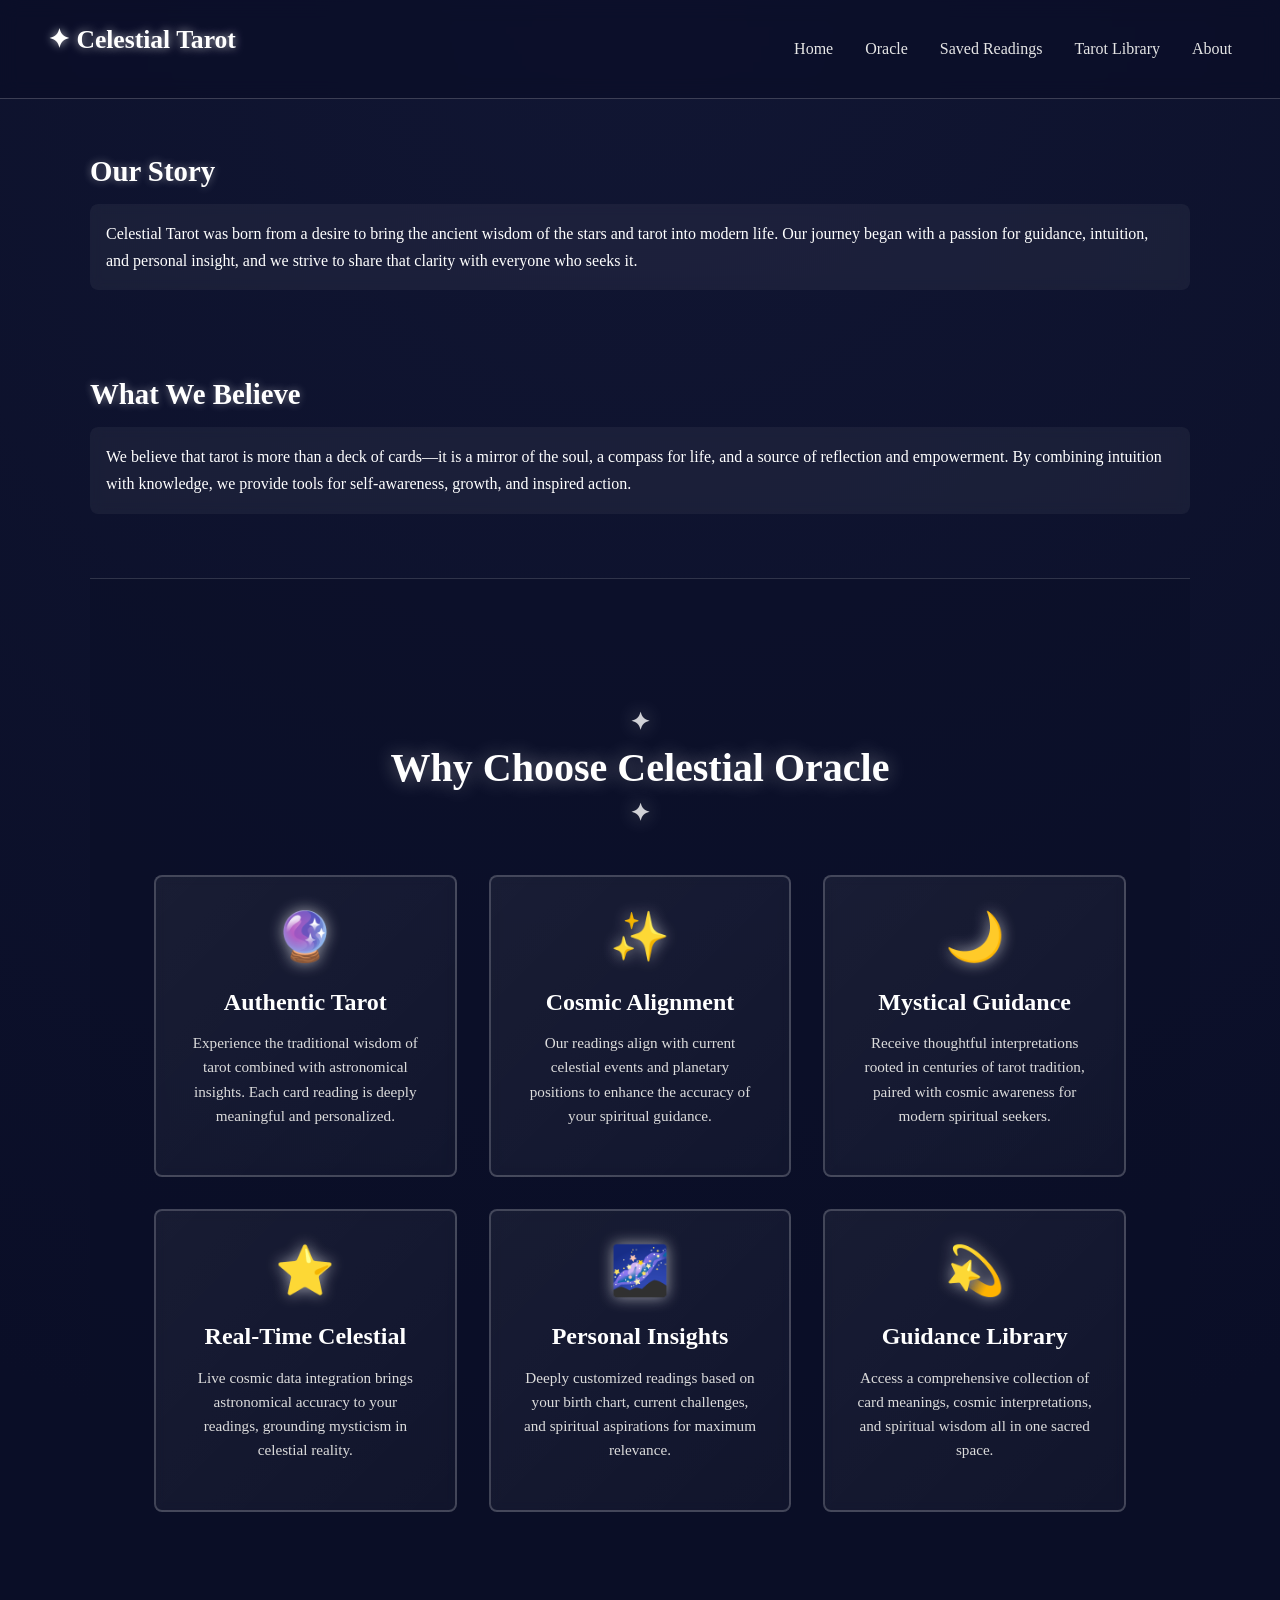
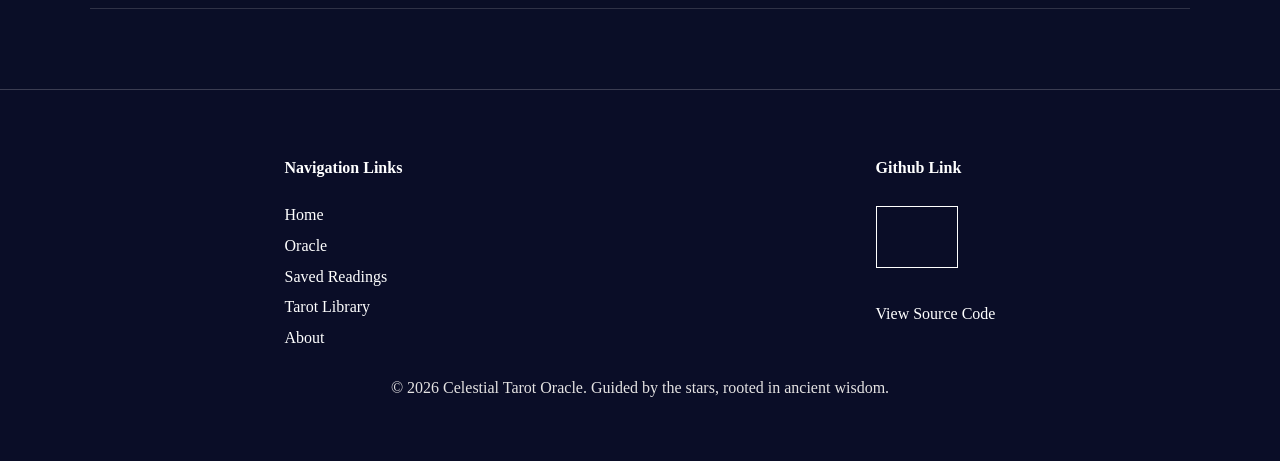
==== about.html @ b857f9ce "Add files via upload" ====
<!DOCTYPE html>
<html lang="en">
<head>
<meta charset="UTF-8">
<meta name="viewport" content="width=device-width, initial-scale=1.0">
<title>About — Celestial Tarot</title>
<link rel="stylesheet" href="css/about.css">
</head>
<body>

<main>
<div class="stars-container"></div>

<!-- Navbar -->
<div id="navbar"></div>


<!-- Back Button -->
<!-- <div class="back-btn-container">
    <button class="back-btn">← Back</button>
</div> -->

<!-- About Content -->
<section class="about-section">

    <!-- Our Story -->
    <div class="about-block">
        <h2>Our Story</h2>
        <p>
            Celestial Tarot was born from a desire to bring the ancient wisdom of the stars
            and tarot into modern life. Our journey began with a passion for guidance,
            intuition, and personal insight, and we strive to share that clarity with
            everyone who seeks it.
        </p>
    </div>

    <!-- What We Believe -->
    <div class="about-block">
        <h2>What We Believe</h2>
        <p>
            We believe that tarot is more than a deck of cards—it is a mirror of the soul,
            a compass for life, and a source of reflection and empowerment. By combining
            intuition with knowledge, we provide tools for self-awareness, growth, and
            inspired action.
        </p>
    </div>


     <!-- Features Section -->
        <section class="features" id="features">
            <h2 class="section-title">Why Choose Celestial Oracle</h2>
            <div class="features-grid">
                <div class="feature-card">
                    <div class="feature-icon">🔮</div>
                    <h3>Authentic Tarot</h3>
                    <p>Experience the traditional wisdom of tarot combined with astronomical insights. Each card reading is deeply meaningful and personalized.</p>
                </div>
                <div class="feature-card">
                    <div class="feature-icon">✨</div>
                    <h3>Cosmic Alignment</h3>
                    <p>Our readings align with current celestial events and planetary positions to enhance the accuracy of your spiritual guidance.</p>
                </div>
                <div class="feature-card">
                    <div class="feature-icon">🌙</div>
                    <h3>Mystical Guidance</h3>
                    <p>Receive thoughtful interpretations rooted in centuries of tarot tradition, paired with cosmic awareness for modern spiritual seekers.</p>
                </div>
                <div class="feature-card">
                    <div class="feature-icon">⭐</div>
                    <h3>Real-Time Celestial</h3>
                    <p>Live cosmic data integration brings astronomical accuracy to your readings, grounding mysticism in celestial reality.</p>
                </div>
                <div class="feature-card">
                    <div class="feature-icon">🌌</div>
                    <h3>Personal Insights</h3>
                    <p>Deeply customized readings based on your birth chart, current challenges, and spiritual aspirations for maximum relevance.</p>
                </div>
                <div class="feature-card">
                    <div class="feature-icon">💫</div>
                    <h3>Guidance Library</h3>
                    <p>Access a comprehensive collection of card meanings, cosmic interpretations, and spiritual wisdom all in one sacred space.</p>
                </div>
            </div>
        </section>

    


    
</section>

</main>
<!-- Footer -->
<div id="footer"></div>

<script src="js/navfooter.js"></script>
</body>
</html>













<!-- Why Choose Us -->
    <!-- <div class="about-block">
        <h2>Why Choose Us</h2> -->

        <!-- First row of cards -->
        <!-- <div class="reason-row">
            <div class="reason-card">
                <strong>Expert Guidance</strong>
                <p>Our team of skilled readers ensures accurate, insightful interpretations.</p>
            </div>
            <div class="reason-card">
                <strong>Trusted Wisdom</strong>
                <p>We base our readings on centuries-old tarot knowledge fused with modern insights.</p>
            </div>
            <div class="reason-card">
                <strong>Personalized Experience</strong>
                <p>Every reading is tailored to your unique journey and questions.</p>
            </div>
        </div> -->

        <!-- Second row of cards -->
        <!-- <div class="reason-row">
            <div class="reason-card">
                <strong>Secure & Private</strong>
                <p>Your readings and personal info are always kept confidential.</p>
            </div>
            <div class="reason-card">
                <strong>Accessible Anywhere</strong>
                <p>Enjoy tarot guidance from any device, anytime you need clarity.</p>
            </div>
            <div class="reason-card">
                <strong>Magical Design</strong>
                <p>Our interface is crafted to be visually enchanting and user-friendly.</p>
            </div>
        </div>

    </div> -->
---- css/about.css ----
/* about.css */
body {
    margin: 0;
    font-family: 'Georgia', serif;
    background: radial-gradient(circle at top, #111633, #0a0e27 70%);
    color: white;
}

/* 🌌 Stars */
.stars-container {
    position: fixed;
    width: 100%;
    height: 100%;
    z-index: 0;
    pointer-events: none;
}

/* 🌙 Nav */

/* 🔙 Back Button */
.back-btn-container {
    margin: 1rem 3rem;
}

.back-btn {
    padding: 0.6rem 1.5rem;
    font-size: 0.9rem;
    color: black;
    background: linear-gradient(135deg, white, #e6e6e6);
    border: 1px solid rgba(255,255,255,0.4);
    border-radius: 6px;
    cursor: pointer;
    backdrop-filter: blur(8px);
    transition: all 0.3s ease;
}

.back-btn:hover {
    background: rgba(255,255,255,0.12);
    border-color: white;
    box-shadow: 0 0 12px rgba(255,255,255,0.4);
}

/* 🌟 About Section */
.about-section {
    max-width: 1100px;
    margin: 2rem auto;
    padding: 0 2rem;
    display: flex;
    flex-direction: column;
    gap: 3rem;
}

/* Individual block (title + paragraph) */
.about-block h2 {
    text-align: left;
    font-size: 1.8rem;
    margin-bottom: 1rem;
    text-shadow: 0 0 8px rgba(255,255,255,0.4);
}

.about-block p {
    background: rgba(255,255,255,0.05);
    /* border: 1px solid rgba(255,255,255,0.3); */
    padding: 1rem;
    border-radius: 8px;
    line-height: 1.7;
    backdrop-filter: blur(6px);
}

/* Reason cards row */
.reason-row {
    display: grid;
    grid-template-columns: repeat(auto-fit, minmax(250px, 1fr));
    gap: 1.5rem;
    margin-top: 1rem;
}

/* Individual reason card */
/* .reason-card {
    background: rgba(255,255,255,0.05);
    border: 1px solid rgba(255,255,255,0.3);
    padding: 1rem;
    border-radius: 8px;
    text-align: center;
    backdrop-filter: blur(6px);
    transition: transform 0.3s, box-shadow 0.3s;
}

.reason-card strong {
    display: block;
    font-size: 1.1rem;
    margin-bottom: 0.5rem;
}

.reason-card p {
    font-size: 0.95rem;
    line-height: 1.5;
}

.reason-card:hover {
    transform: translateY(-4px);
    box-shadow: 0 0 15px rgba(255,255,255,0.4);
} */


/* Features Section */
.features {
    padding: 6rem 4rem;
    background: rgba(10, 14, 39, 0.5);
    border-top: 1px solid rgba(255, 255, 255, 0.15);
    border-bottom: 1px solid rgba(255, 255, 255, 0.15);
}

.section-title {
    text-align: center;
    font-size: 2.5rem;
    color: #ffffff;
    margin-bottom: 3rem;
    text-shadow: 0 0 20px rgba(255, 255, 255, 0.4);
    position: relative;
}

.section-title::before,
.section-title::after {
    content: '✦';
    display: block;
    font-size: 1.5rem;
    margin: 0.5rem 0;
    color: rgba(255,255,255,0.8);
}

.features-grid {
    display: grid;
    grid-template-columns: repeat(auto-fit, minmax(280px, 1fr));
    gap: 2rem;
    max-width: 1400px;
    margin: 0 auto;
}

.feature-card {
    background: linear-gradient(135deg, rgba(255,255,255,0.06) 0%, rgba(255,255,255,0.03) 100%);
    padding: 2rem;
    border-radius: 8px;
    border: 2px solid rgba(255, 255, 255, 0.2);
    transition: all 0.3s ease;
    text-align: center;
    backdrop-filter: blur(6px);
}

.feature-card:hover {
    transform: translateY(-5px);
    border-color: rgba(255, 255, 255, 0.6);
    box-shadow: 0 0 30px rgba(255, 255, 255, 0.25);
    background: linear-gradient(135deg, rgba(255,255,255,0.12) 0%, rgba(255,255,255,0.05) 100%);
}

.feature-icon {
    font-size: 3rem;
    margin-bottom: 1rem;
    animation: float 3s ease-in-out infinite;
    text-shadow: 0 0 15px rgba(255,255,255,0.6);
}

@keyframes float {
    0%, 100% { transform: translateY(0px); }
    50% { transform: translateY(-10px); }
}

.feature-card h3 {
    color: #ffffff;
    font-size: 1.5rem;
    margin-bottom: 0.5rem;
}

.feature-card p {
    color: #dcdcdc;
    font-size: 0.95rem;
    line-height: 1.6;
}

/* 🌙 Footer */

/* Responsive */
@media (max-width: 900px) {
    .reason-row {
        grid-template-columns: 1fr;
    }
}
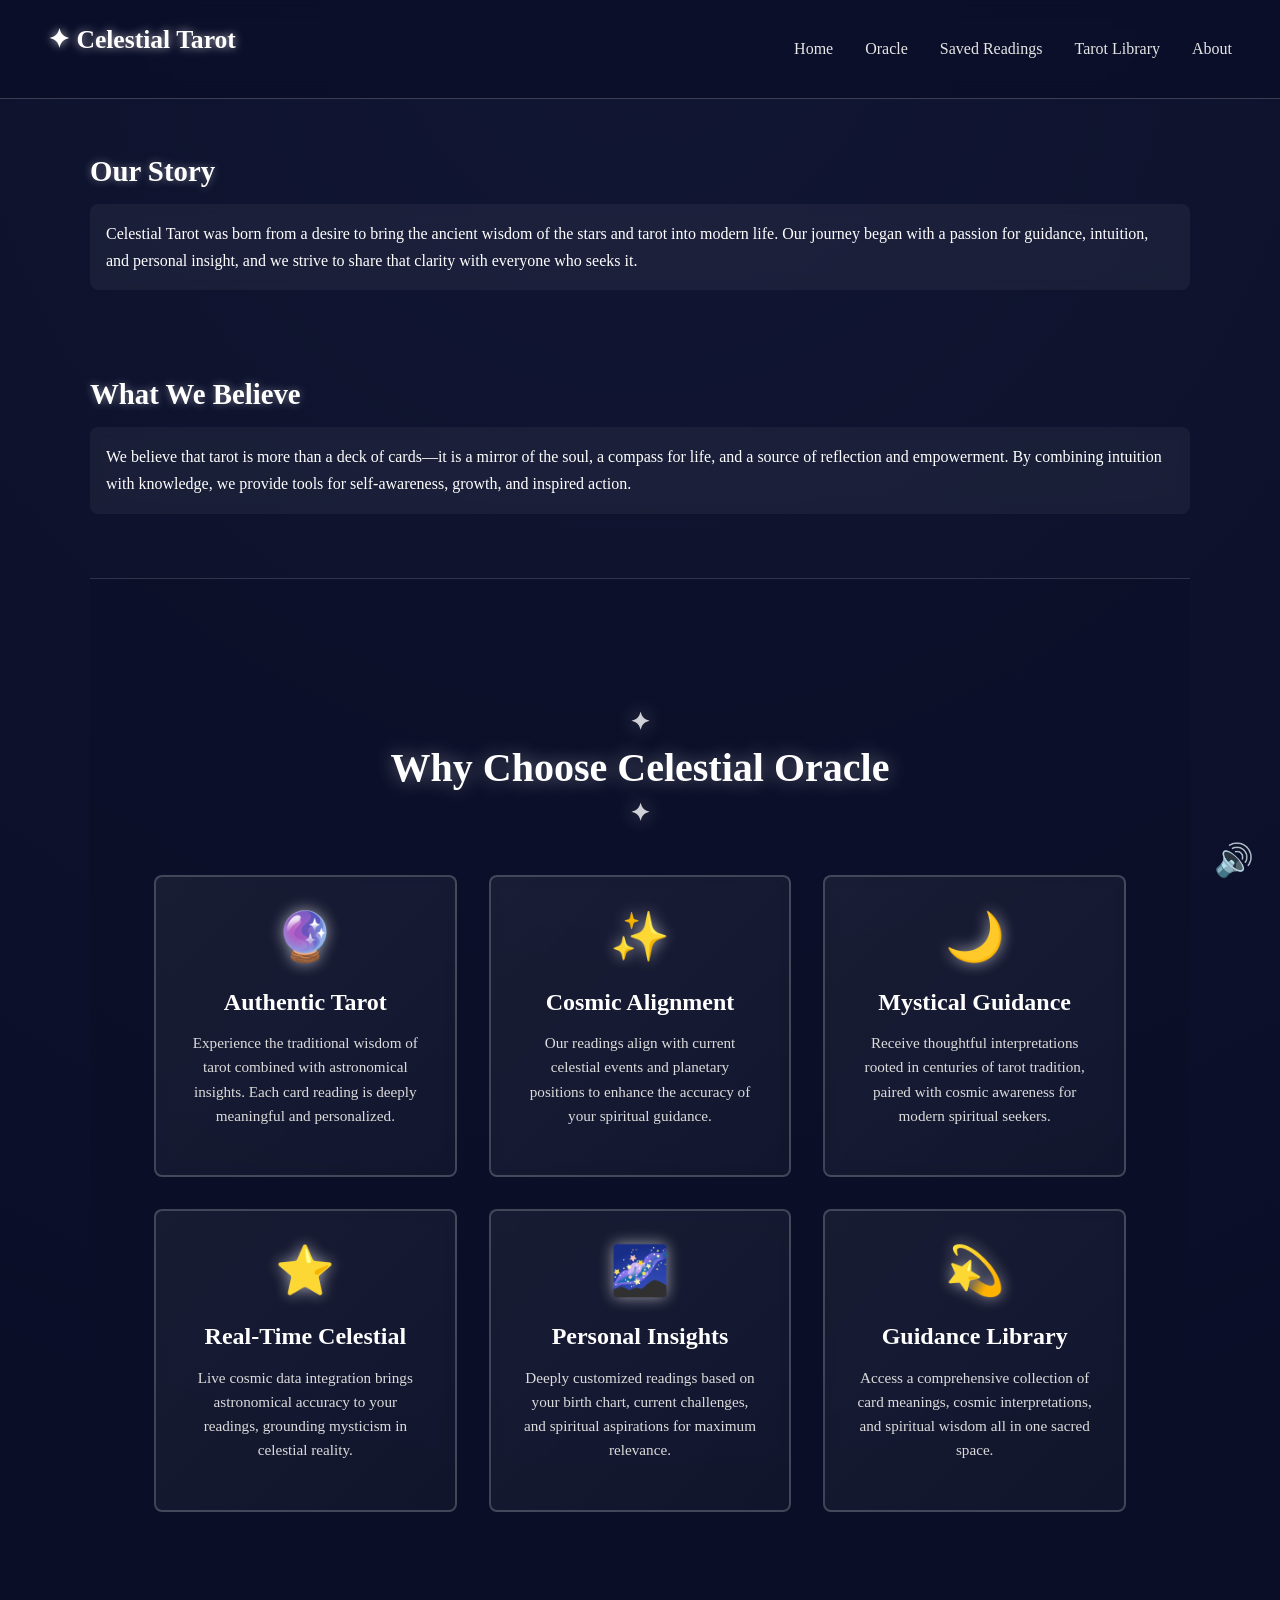
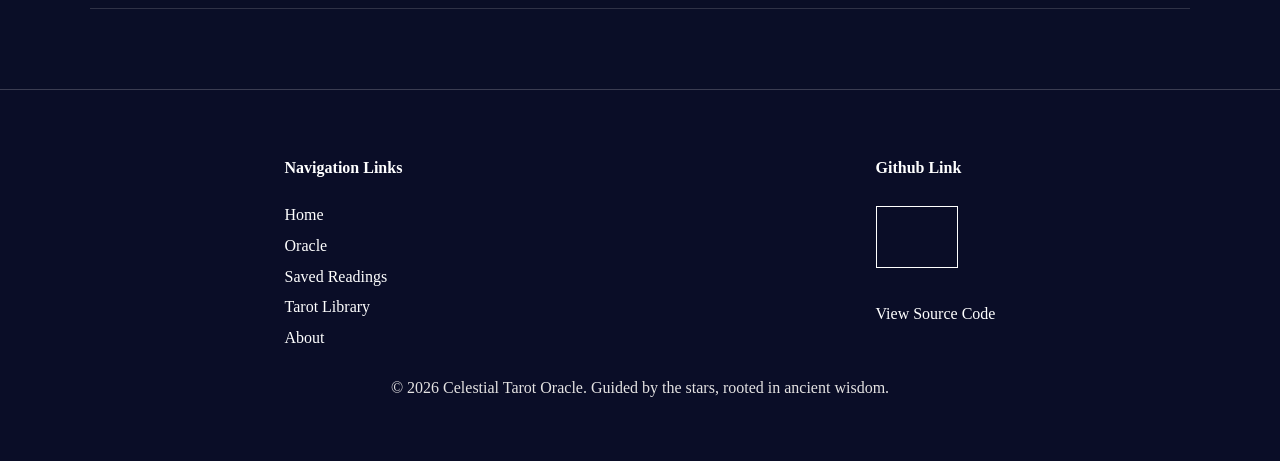
==== commit 1d6f7862: "Add files via upload" ====
--- a/about.html
+++ b/about.html
@@ -5,6 +5,7 @@
 <meta name="viewport" content="width=device-width, initial-scale=1.0">
 <title>About — Celestial Tarot</title>
 <link rel="stylesheet" href="css/about.css">
+<script src="js/loading.js"></script>
 </head>
 <body>
 
@@ -94,6 +95,7 @@
 <div id="footer"></div>
 
 <script src="js/navfooter.js"></script>
+<script src="js/sound-manager.js"></script>
 </body>
 </html>
 
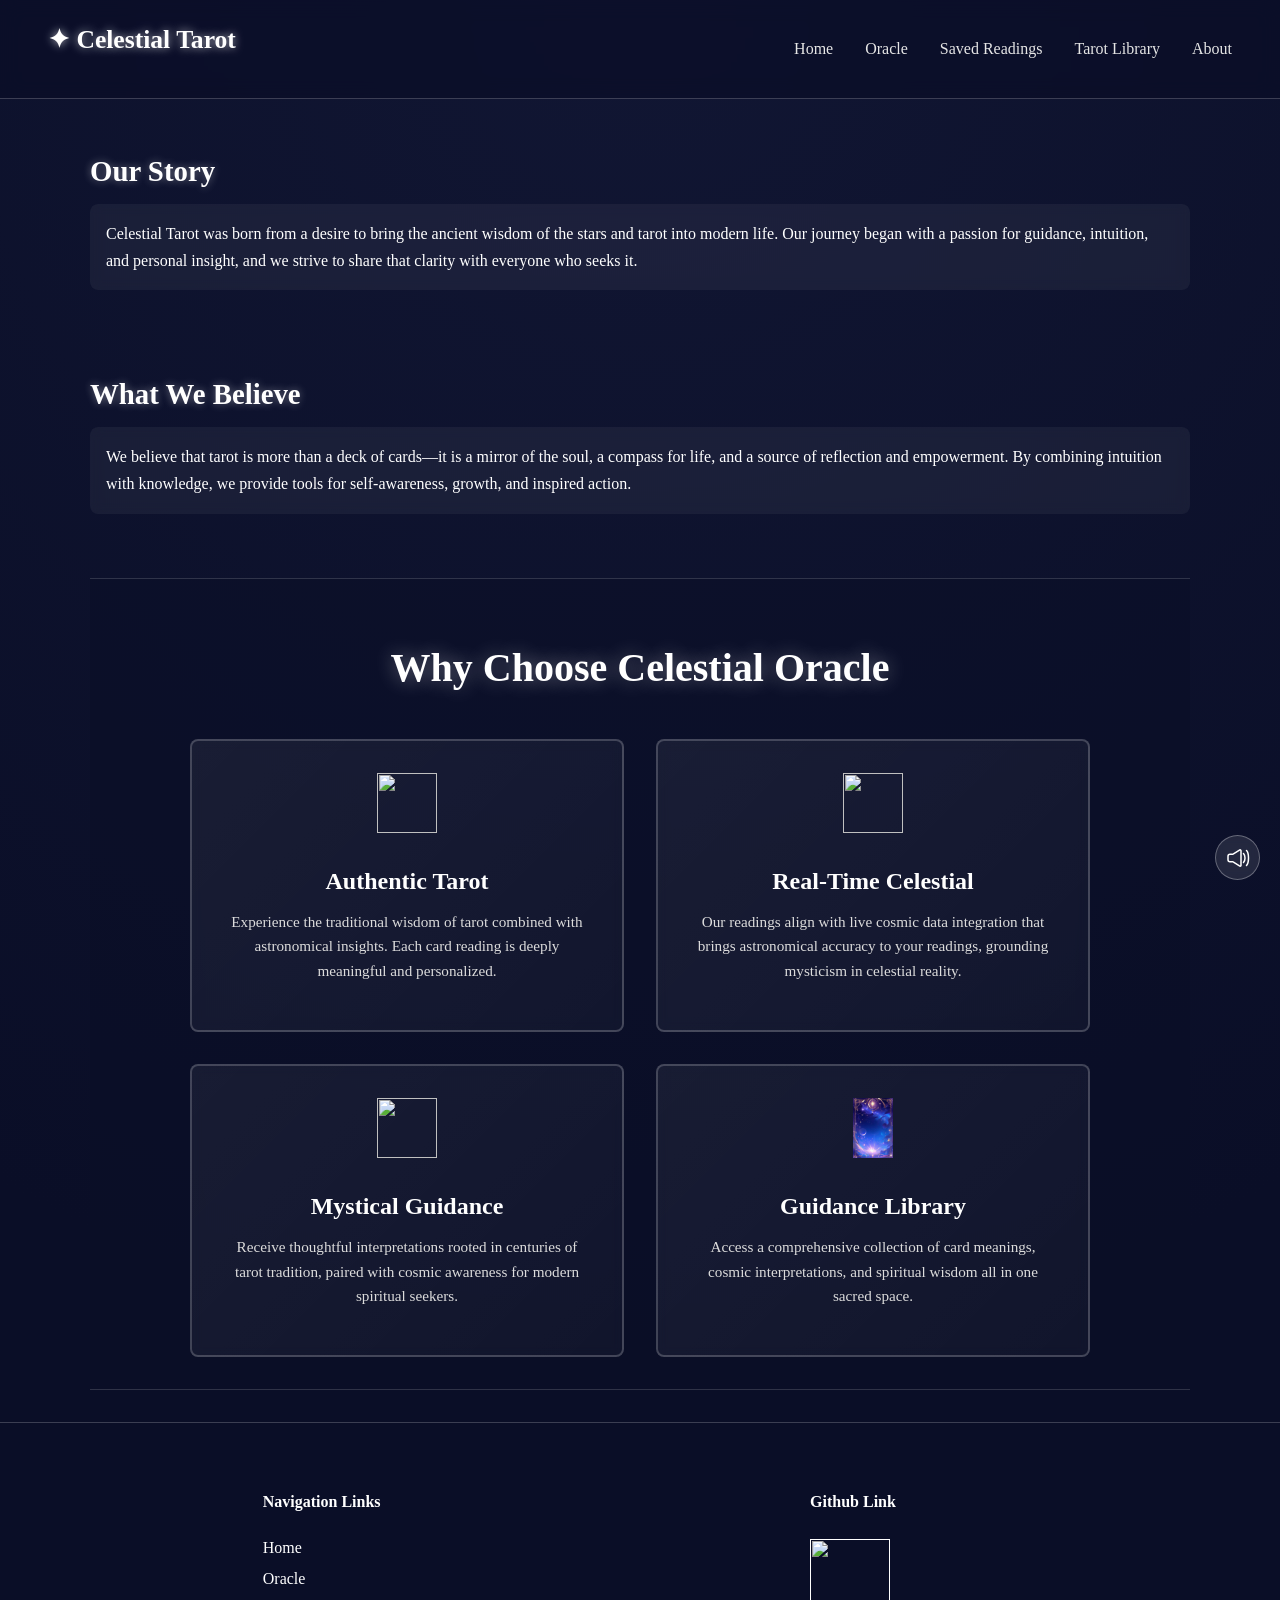
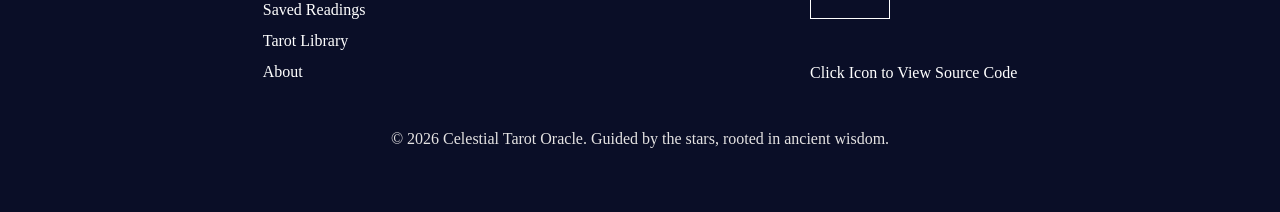
==== commit d1fb7583: "Add files via upload" ====
--- a/about.html
+++ b/about.html
@@ -52,32 +52,30 @@
             <h2 class="section-title">Why Choose Celestial Oracle</h2>
             <div class="features-grid">
                 <div class="feature-card">
-                    <div class="feature-icon">🔮</div>
+                    <div class="feature-icon">
+                        <img src="img/crystalball.svg" alt="" width="60" height="60">
+                    </div>
                     <h3>Authentic Tarot</h3>
                     <p>Experience the traditional wisdom of tarot combined with astronomical insights. Each card reading is deeply meaningful and personalized.</p>
                 </div>
                 <div class="feature-card">
-                    <div class="feature-icon">✨</div>
-                    <h3>Cosmic Alignment</h3>
-                    <p>Our readings align with current celestial events and planetary positions to enhance the accuracy of your spiritual guidance.</p>
+                    <div class="feature-icon">
+                        <img src="img/halfmoon.svg" alt="" width="60" height="60">
+                    </div>
+                    <h3>Real-Time Celestial</h3>
+                    <p>Our readings align with live cosmic data integration that brings astronomical accuracy to your readings, grounding mysticism in celestial reality.</p>
                 </div>
                 <div class="feature-card">
-                    <div class="feature-icon">🌙</div>
+                    <div class="feature-icon">
+                        <img src="img/starfall.svg" alt="" width="60" height="60">
+                    </div>
                     <h3>Mystical Guidance</h3>
                     <p>Receive thoughtful interpretations rooted in centuries of tarot tradition, paired with cosmic awareness for modern spiritual seekers.</p>
                 </div>
                 <div class="feature-card">
-                    <div class="feature-icon">⭐</div>
-                    <h3>Real-Time Celestial</h3>
-                    <p>Live cosmic data integration brings astronomical accuracy to your readings, grounding mysticism in celestial reality.</p>
-                </div>
-                <div class="feature-card">
-                    <div class="feature-icon">🌌</div>
-                    <h3>Personal Insights</h3>
-                    <p>Deeply customized readings based on your birth chart, current challenges, and spiritual aspirations for maximum relevance.</p>
-                </div>
-                <div class="feature-card">
-                    <div class="feature-icon">💫</div>
+                    <div class="feature-icon">
+                        <img src="img/tarot_img1.jpg" alt="" width="40" height="60">
+                    </div>
                     <h3>Guidance Library</h3>
                     <p>Access a comprehensive collection of card meanings, cosmic interpretations, and spiritual wisdom all in one sacred space.</p>
                 </div>
--- a/css/about.css
+++ b/css/about.css
@@ -6,7 +6,7 @@
     color: white;
 }
 
-/* 🌌 Stars */
+/* Stars */
 .stars-container {
     position: fixed;
     width: 100%;
@@ -15,9 +15,8 @@
     pointer-events: none;
 }
 
-/* 🌙 Nav */
 
-/* 🔙 Back Button */
+/* Back Button */
 .back-btn-container {
     margin: 1rem 3rem;
 }
@@ -40,7 +39,7 @@
     box-shadow: 0 0 12px rgba(255,255,255,0.4);
 }
 
-/* 🌟 About Section */
+/* About Section */
 .about-section {
     max-width: 1100px;
     margin: 2rem auto;
@@ -68,44 +67,16 @@
 }
 
 /* Reason cards row */
-.reason-row {
+/* .reason-row {
     display: grid;
     grid-template-columns: repeat(auto-fit, minmax(250px, 1fr));
     gap: 1.5rem;
     margin-top: 1rem;
-}
-
-/* Individual reason card */
-/* .reason-card {
-    background: rgba(255,255,255,0.05);
-    border: 1px solid rgba(255,255,255,0.3);
-    padding: 1rem;
-    border-radius: 8px;
-    text-align: center;
-    backdrop-filter: blur(6px);
-    transition: transform 0.3s, box-shadow 0.3s;
-}
-
-.reason-card strong {
-    display: block;
-    font-size: 1.1rem;
-    margin-bottom: 0.5rem;
-}
-
-.reason-card p {
-    font-size: 0.95rem;
-    line-height: 1.5;
-}
-
-.reason-card:hover {
-    transform: translateY(-4px);
-    box-shadow: 0 0 15px rgba(255,255,255,0.4);
 } */
-
 
 /* Features Section */
 .features {
-    padding: 6rem 4rem;
+    padding: 2rem 4rem;
     background: rgba(10, 14, 39, 0.5);
     border-top: 1px solid rgba(255, 255, 255, 0.15);
     border-bottom: 1px solid rgba(255, 255, 255, 0.15);
@@ -122,7 +93,6 @@
 
 .section-title::before,
 .section-title::after {
-    content: '✦';
     display: block;
     font-size: 1.5rem;
     margin: 0.5rem 0;
@@ -133,7 +103,7 @@
     display: grid;
     grid-template-columns: repeat(auto-fit, minmax(280px, 1fr));
     gap: 2rem;
-    max-width: 1400px;
+    max-width: 900px;
     margin: 0 auto;
 }
 
@@ -178,7 +148,6 @@
     line-height: 1.6;
 }
 
-/* 🌙 Footer */
 
 /* Responsive */
 @media (max-width: 900px) {
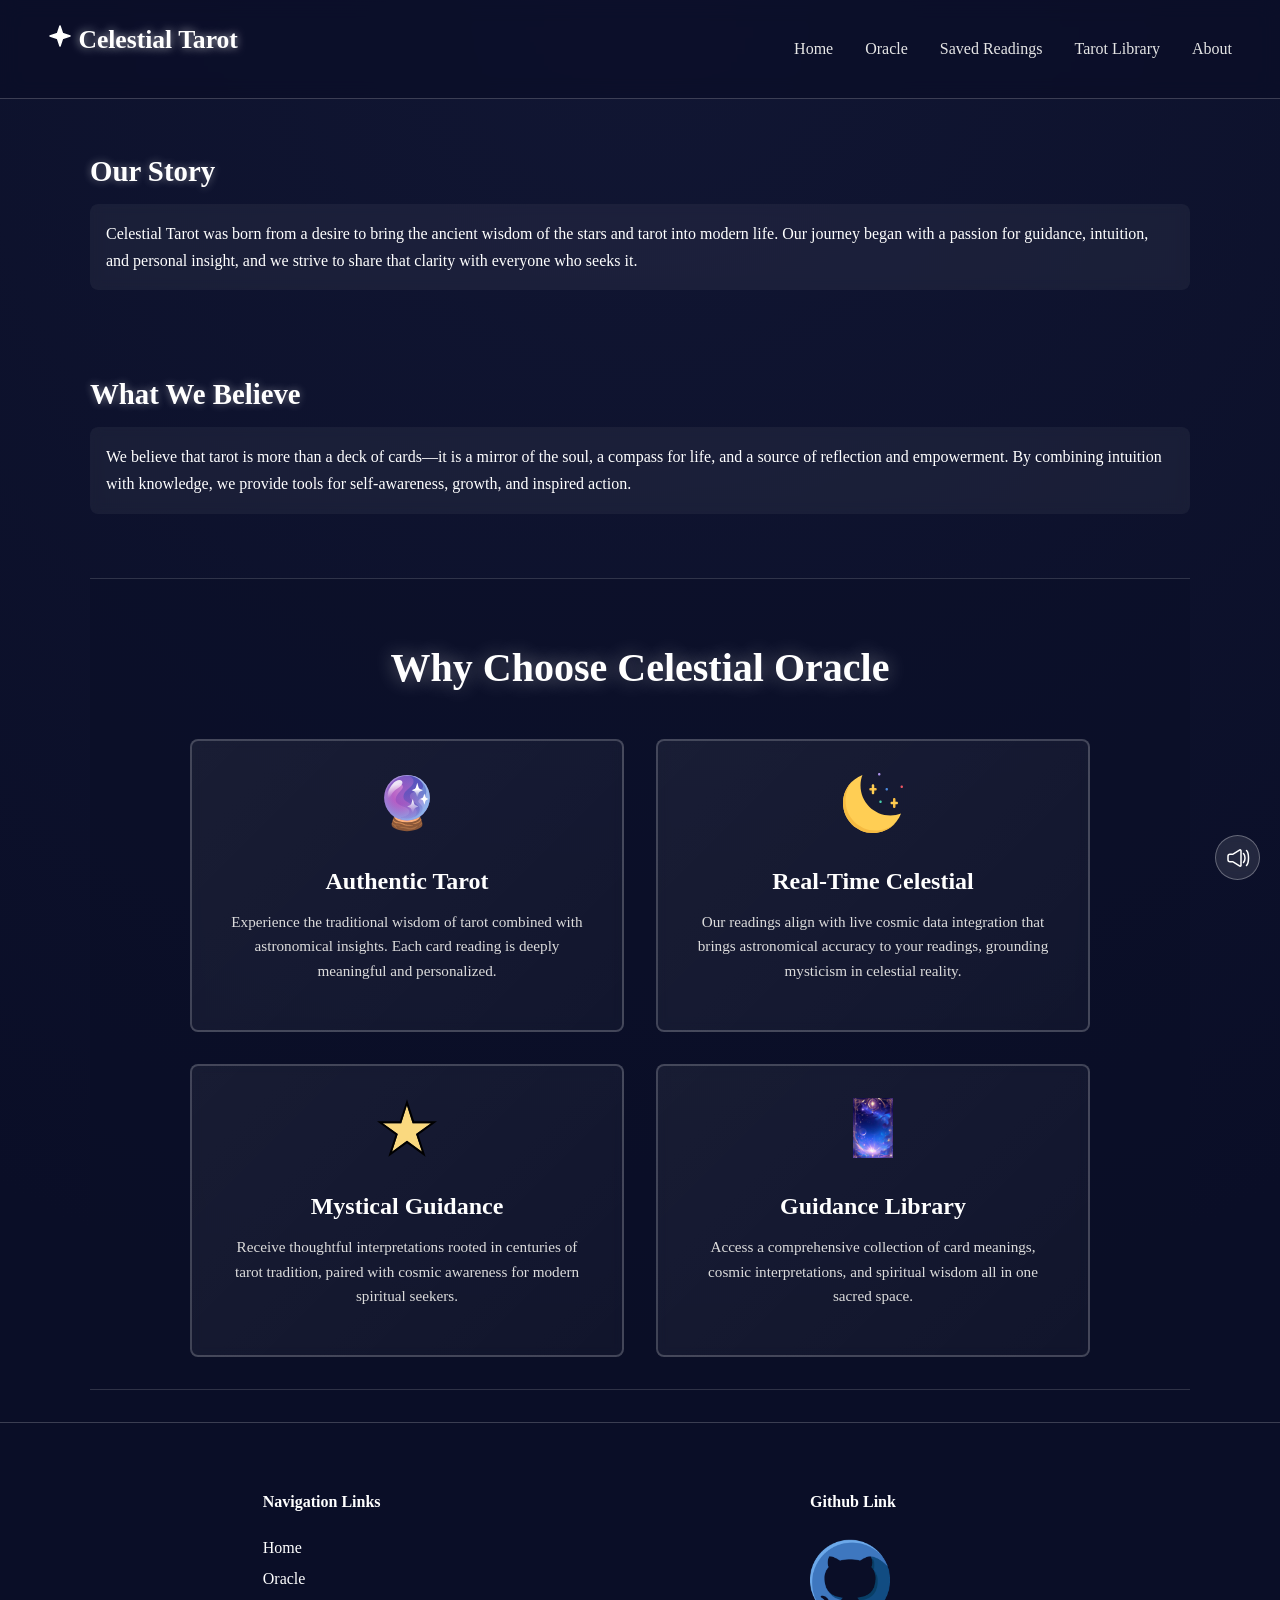
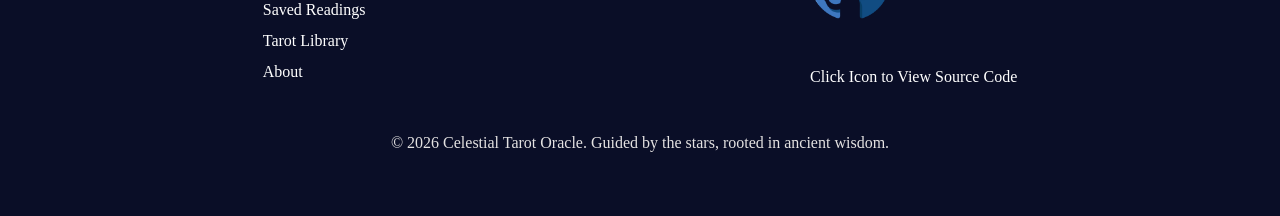
==== commit 0f9d50a3: "Add files via upload" ====
--- a/about.html
+++ b/about.html
@@ -3,7 +3,7 @@
 <head>
 <meta charset="UTF-8">
 <meta name="viewport" content="width=device-width, initial-scale=1.0">
-<title>About — Celestial Tarot</title>
+<title>About -Celestial Tarot-</title>
 <link rel="stylesheet" href="css/about.css">
 <script src="js/loading.js"></script>
 </head>
@@ -14,12 +14,6 @@
 
 <!-- Navbar -->
 <div id="navbar"></div>
-
-
-<!-- Back Button -->
-<!-- <div class="back-btn-container">
-    <button class="back-btn">← Back</button>
-</div> -->
 
 <!-- About Content -->
 <section class="about-section">
@@ -81,11 +75,6 @@
                 </div>
             </div>
         </section>
-
-    
-
-
-    
 </section>
 
 </main>
@@ -95,54 +84,4 @@
 <script src="js/navfooter.js"></script>
 <script src="js/sound-manager.js"></script>
 </body>
-</html>
-
-
-
-
-
-
-
-
-
-
-
-
-
-<!-- Why Choose Us -->
-    <!-- <div class="about-block">
-        <h2>Why Choose Us</h2> -->
-
-        <!-- First row of cards -->
-        <!-- <div class="reason-row">
-            <div class="reason-card">
-                <strong>Expert Guidance</strong>
-                <p>Our team of skilled readers ensures accurate, insightful interpretations.</p>
-            </div>
-            <div class="reason-card">
-                <strong>Trusted Wisdom</strong>
-                <p>We base our readings on centuries-old tarot knowledge fused with modern insights.</p>
-            </div>
-            <div class="reason-card">
-                <strong>Personalized Experience</strong>
-                <p>Every reading is tailored to your unique journey and questions.</p>
-            </div>
-        </div> -->
-
-        <!-- Second row of cards -->
-        <!-- <div class="reason-row">
-            <div class="reason-card">
-                <strong>Secure & Private</strong>
-                <p>Your readings and personal info are always kept confidential.</p>
-            </div>
-            <div class="reason-card">
-                <strong>Accessible Anywhere</strong>
-                <p>Enjoy tarot guidance from any device, anytime you need clarity.</p>
-            </div>
-            <div class="reason-card">
-                <strong>Magical Design</strong>
-                <p>Our interface is crafted to be visually enchanting and user-friendly.</p>
-            </div>
-        </div>
-
-    </div> -->+</html>
--- a/css/about.css
+++ b/css/about.css
@@ -5,16 +5,6 @@
     background: radial-gradient(circle at top, #111633, #0a0e27 70%);
     color: white;
 }
-
-/* Stars */
-.stars-container {
-    position: fixed;
-    width: 100%;
-    height: 100%;
-    z-index: 0;
-    pointer-events: none;
-}
-
 
 /* Back Button */
 .back-btn-container {
@@ -65,14 +55,6 @@
     line-height: 1.7;
     backdrop-filter: blur(6px);
 }
-
-/* Reason cards row */
-/* .reason-row {
-    display: grid;
-    grid-template-columns: repeat(auto-fit, minmax(250px, 1fr));
-    gap: 1.5rem;
-    margin-top: 1rem;
-} */
 
 /* Features Section */
 .features {
